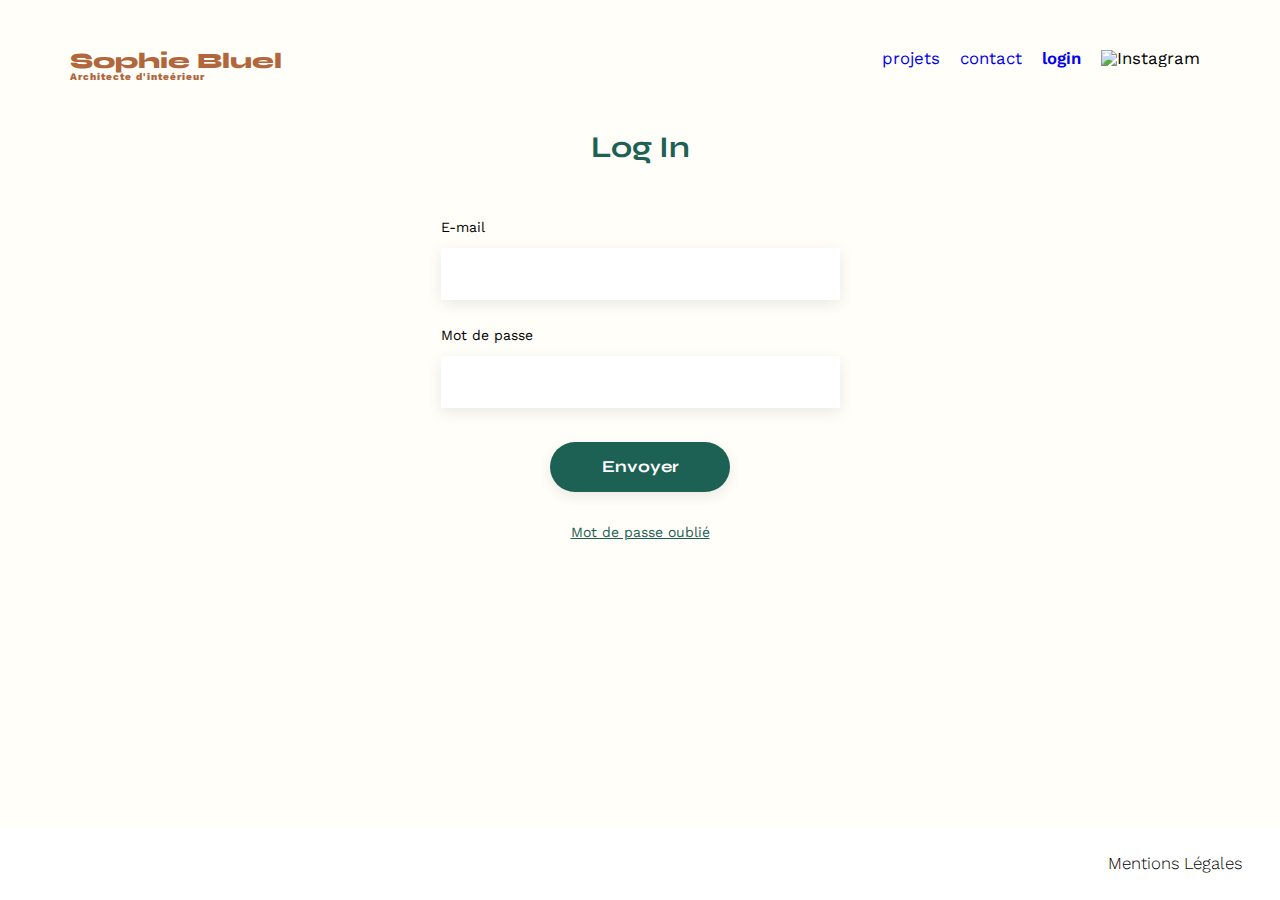
==== FrontEnd/login.html @ a42c5d2f "feat(files): add login.html page" ====
<!DOCTYPE html>
<html lang="fr">

<head>
    <meta charset="UTF-8">
    <title>Sophie Bluel - Architecte d'intérieur</title>
    <meta name="viewport" content="width=device-width, initial-scale=1.0">
    <link rel="preconnect" href="https://fonts.googleapis.com">
    <link rel="preconnect" href="https://fonts.gstatic.com" crossorigin>
    <link href="https://fonts.googleapis.com/css2?family=Syne:wght@700;800&family=Work+Sans&display=swap"
        rel="stylesheet">
    <meta name="description" content="">
    <link rel="stylesheet" href="./assets/style.css">

</head>

<body>
    <header>
        <h1>Sophie Bluel <span>Architecte d'inteérieur</span></h1>
        <nav>
            <ul>
                <li><a href="./index.html#portfolio">projets</a></li>
                <li><a href="./index.html#contact">contact</a></li>
                <li><a class="bold" href="./login.html">login</a></li>
                <li><img src="./assets/icons/instagram.png" alt="Instagram"></li>
            </ul>
        </nav>
    </header>
    <main>
        <section id="login">
            <h2>Log In</h2>
            <form action="#" method="post">
                <label for="email">E-mail</label>
                <input type="email" name="email" id="email">
                <label for="password">Mot de passe</label>
                <input type ="password" name="password" id="paswword"></input>
                <input type="submit" value="Envoyer">
            </form>
            <p><a href="#">Mot de passe oublié</a></p>
        </section>
    </main>

    <footer id="footer-login">
        <nav>
            <ul>
                <li>Mentions Légales</li>
            </ul>
        </nav>
    </footer>
</body>

</html>
---- FrontEnd/assets/style.css ----
/* http://meyerweb.com/eric/tools/css/reset/
   v2.0 | 20110126
   License: none (public domain)
*/

html, body, div, span, applet, object, iframe,
h1, h2, h3, h4, h5, h6, p, blockquote, pre,
a, abbr, acronym, address, big, cite, code,
del, dfn, em, img, ins, kbd, q, s, samp,
small, strike, strong, sub, sup, tt, var,
b, u, i, center,
dl, dt, dd, ol, ul, li,
fieldset, form, label, legend,
table, caption, tbody, tfoot, thead, tr, th, td,
article, aside, canvas, details, embed,
figure, figcaption, footer, header, hgroup,
menu, nav, output, ruby, section, summary,
time, mark, audio, video, button {
	margin: 0;
	padding: 0;
	border: 0;
	font-size: 100%;
	font: inherit;
	vertical-align: baseline;
}

html {
	background-color: #FFFEF8;
	left: 0;
}

#html-login {
	height: 100vh;
	position: relative;
}


/* HTML5 display-role reset for older browsers */
article, aside, details, figcaption, figure,
footer, header, hgroup, menu, nav, section {
	display: block;
}
body {
	line-height: 1;
	width: 100%;
}
ol, ul {
	list-style: none;
}
blockquote, q {
	quotes: none;
}
blockquote:before, blockquote:after,
q:before, q:after {
	content: '';
	content: none;
}
table {
	border-collapse: collapse;
	border-spacing: 0;
}
/** end reset css**/
body {
	max-width: 1140px;
	margin: auto;
	font-family: 'Work Sans' ;
	font-size: 14px;
}
header {
	display: flex;
	justify-content: space-between;
	margin: 50px 0
}
section {
	margin: 50px 0
}

h1{
	display: flex;
	flex-direction: column;
	font-family: 'Syne';
	font-size: 22px;
	font-weight: 800;
	color: #B1663C
}

h1 > span {
	font-family: 'Work Sans';
	font-size:10px;
	letter-spacing: 0.1em;
;
}

h2{
	font-family: 'Syne';
	font-weight: 700;
	font-size: 30px;
	color: #1D6154
}
nav ul {
	display: flex;
	align-items: center;
	list-style-type: none;

}
nav li {
	padding: 0 10px;
	font-size: 1.2em;
}

nav li a {
	text-decoration: none;
}

.bold {
	font-weight: 600;
}

nav li a:visited {
	color: black;
}

nav li a:hover {
	color: #B1663C;
}
#introduction {
	display: flex;
	align-items: center;
}
#introduction figure {
	flex: 1
}
#introduction img {
	display: block;
	margin: auto;
	width: 80%;
}

#introduction article {
	flex: 1
}
#introduction h2 {
	margin-bottom: 1em;
}

#introduction p {
	margin-bottom: 0.5em;
}
#portfolio h2 {
	text-align: center;
	margin-bottom: 1em;
}

.filters{
	display: flex;
	justify-content: center;
	margin: 3em;
}

.filters .btn {
	font-family: 'Syne';
	font-weight: 700;
	font-size: 16px;
	padding: 0.6em 1.2em;
	color: #1D6154;
	background-color: #FFFEF8;
	border: 1px solid #1D6154;
	border-radius: 60px;
	cursor: pointer;
	text-align: center;
	margin: 0 0.4em;
}

.filters .btn.active {
	color: white;
	background-color: #1D6154;
}

.gallery {
	width: 100%;
	display: grid;
	grid-template-columns: 1fr 1fr 1fr;
	grid-column-gap: 20px;
	grid-row-gap: 20px;
}

.gallery img {
	width: 100%;

}
#contact {
	width: 50%;
margin: auto;
}

#login {
	width: 35%;
	margin: auto;
}

#contact > *, #login > * {
	text-align: center;

}
#contact h2, #login h2{
	margin-bottom: 20px;
}
#contact form, #login form {
	text-align: left;
	margin-top:30px;
	display: flex;
	flex-direction: column;
}

#contact input, #login input {
	height: 50px;
	font-size: 1.2em;
	border: none;
	box-shadow: 0px 4px 14px rgba(0, 0, 0, 0.09);
}
#contact label, #login label {
	margin: 2em 0 1em 0;
}
#contact textarea {
	border: none;
	box-shadow: 0px 4px 14px rgba(0, 0, 0, 0.09);
}

input[type="submit"]{
	font-family: 'Syne';
	font-weight: 700;
	color: white;
	background-color: #1D6154;
	margin : 2em auto ;
	width: 180px;
	text-align: center;
	border-radius: 60px ;
}

#login a {
	color: #1D6154;
}

footer {
	position: absolute;
	left: 0;
	right: 0;
	background-color: white;
	width: 100%;
}

footer nav ul {
	display: flex;
	justify-content: flex-end;
	margin: 2em
}

footer nav ul li {
	font-weight: 300;
}

#footer-login {
	bottom: 0;
}
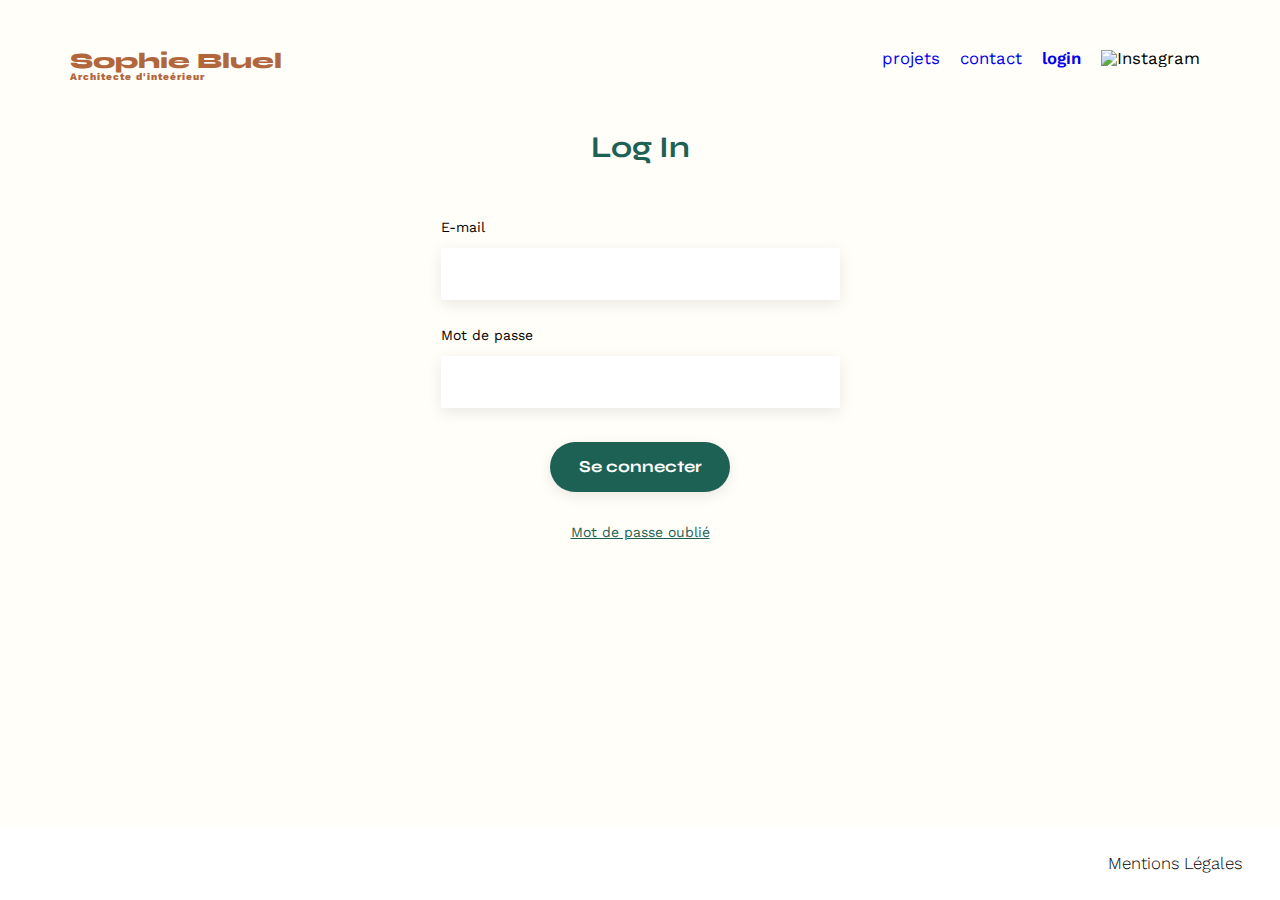
==== commit 70b795b9: "feat(login): add authentification through API call" ====
--- a/FrontEnd/login.html
+++ b/FrontEnd/login.html
@@ -29,12 +29,13 @@
     <main>
         <section id="login">
             <h2>Log In</h2>
-            <form action="#" method="post">
+            <form action="/index.html">
+                <p id="message"></p>
                 <label for="email">E-mail</label>
-                <input type="email" name="email" id="email">
+                <input type="email" name="email" id="email" required="required">
                 <label for="password">Mot de passe</label>
-                <input type ="password" name="password" id="paswword"></input>
-                <input type="submit" value="Envoyer">
+                <input type="password" name="password" id="password" required="required"></input>
+                <input id="login-submit" type="submit" value="Se connecter">
             </form>
             <p><a href="#">Mot de passe oublié</a></p>
         </section>
@@ -47,6 +48,8 @@
             </ul>
         </nav>
     </footer>
+    <script type="module" src="./JS/login.js"></script>
+    
 </body>
 
 </html>--- a/FrontEnd/assets/style.css
+++ b/FrontEnd/assets/style.css
@@ -235,10 +235,16 @@
 	width: 180px;
 	text-align: center;
 	border-radius: 60px ;
+	cursor: pointer;
 }
 
 #login a {
 	color: #1D6154;
+}
+
+#login #message {
+	text-align: center;
+	color: red;
 }
 
 footer {
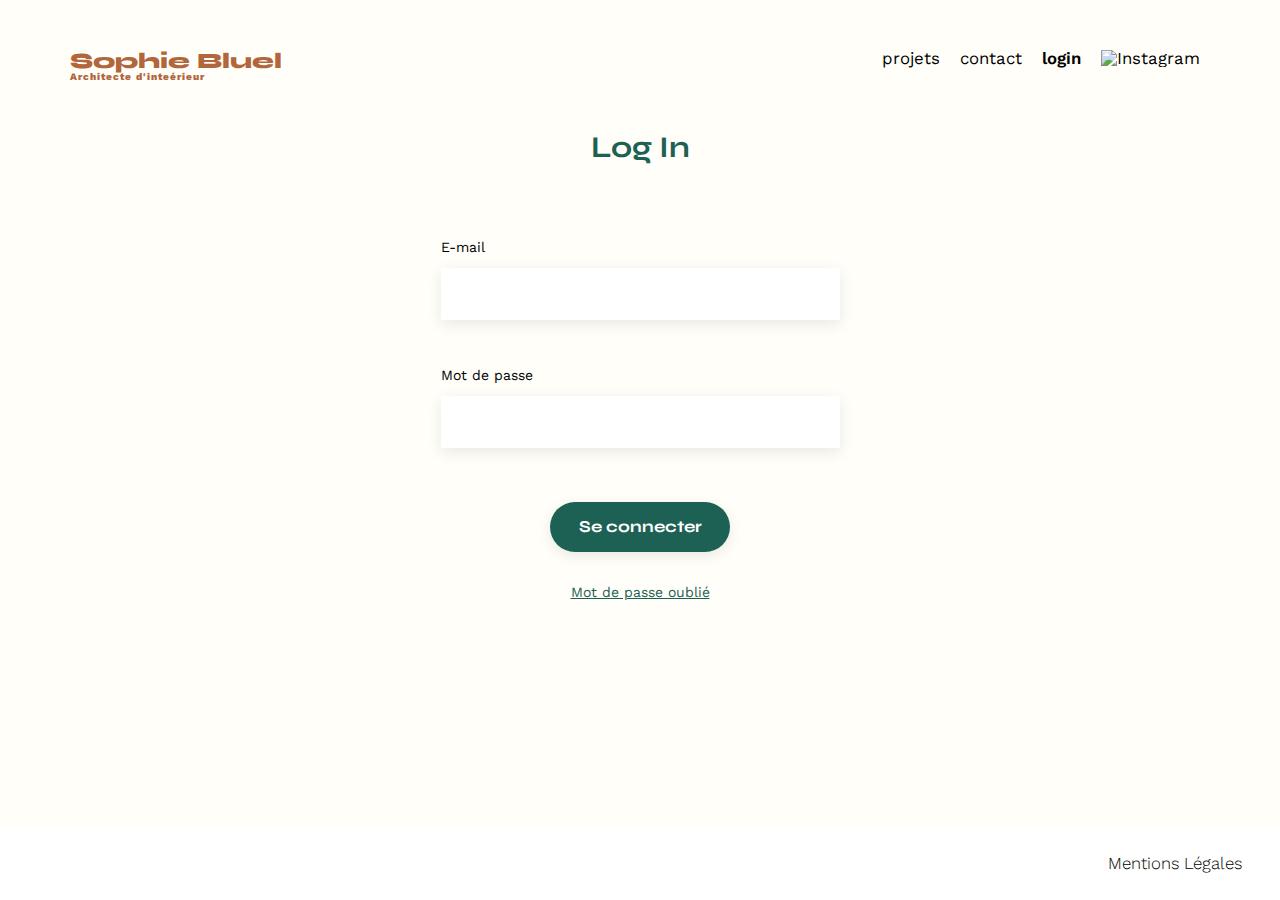
==== commit f1388f00: "feat(form validity): add functions to validate the forms" ====
--- a/FrontEnd/login.html
+++ b/FrontEnd/login.html
@@ -30,11 +30,13 @@
         <section id="login">
             <h2>Log In</h2>
             <form action="/index.html">
-                <p id="message"></p>
+                <p class="error-message" id="error-login"></p>
                 <label for="email">E-mail</label>
                 <input type="email" name="email" id="email" required="required">
+                <p class="error-message" id="email-error"></p>
                 <label for="password">Mot de passe</label>
                 <input type="password" name="password" id="password" required="required"></input>
+                <p class="error-message" id="password-error"></p>
                 <input id="login-submit" type="submit" value="Se connecter">
             </form>
             <p><a href="#">Mot de passe oublié</a></p>
--- a/FrontEnd/assets/style.css
+++ b/FrontEnd/assets/style.css
@@ -109,6 +109,7 @@
 }
 
 nav li a {
+	color: black;
 	text-decoration: none;
 }
 
@@ -123,6 +124,16 @@
 nav li a:hover {
 	color: #B1663C;
 }
+
+#login a {
+	color: #1D6154;
+}
+
+#login #message {
+	text-align: center;
+	color: red;
+}
+
 #introduction {
 	display: flex;
 	align-items: center;
@@ -188,6 +199,11 @@
 	width: 100%;
 
 }
+
+.modal {
+	display: none;
+}
+
 #contact {
 	width: 50%;
 margin: auto;
@@ -198,6 +214,11 @@
 	margin: auto;
 }
 
+.error-message {
+    color: red;
+    margin: 10px;
+}
+
 #contact > *, #login > * {
 	text-align: center;
 
@@ -205,20 +226,20 @@
 #contact h2, #login h2{
 	margin-bottom: 20px;
 }
-#contact form, #login form {
+#contact form, #login form, .wrapper-modal-addwork-content form {
 	text-align: left;
 	margin-top:30px;
 	display: flex;
 	flex-direction: column;
 }
 
-#contact input, #login input {
+#contact input, #login input, .wrapper-modal-content input, .wrapper-modal-addwork-content input,.wrapper-modal-addwork-content select {
 	height: 50px;
 	font-size: 1.2em;
 	border: none;
 	box-shadow: 0px 4px 14px rgba(0, 0, 0, 0.09);
 }
-#contact label, #login label {
+#contact label, #login label, .wrapper-modal-content label {
 	margin: 2em 0 1em 0;
 }
 #contact textarea {
@@ -238,15 +259,6 @@
 	cursor: pointer;
 }
 
-#login a {
-	color: #1D6154;
-}
-
-#login #message {
-	text-align: center;
-	color: red;
-}
-
 footer {
 	position: absolute;
 	left: 0;
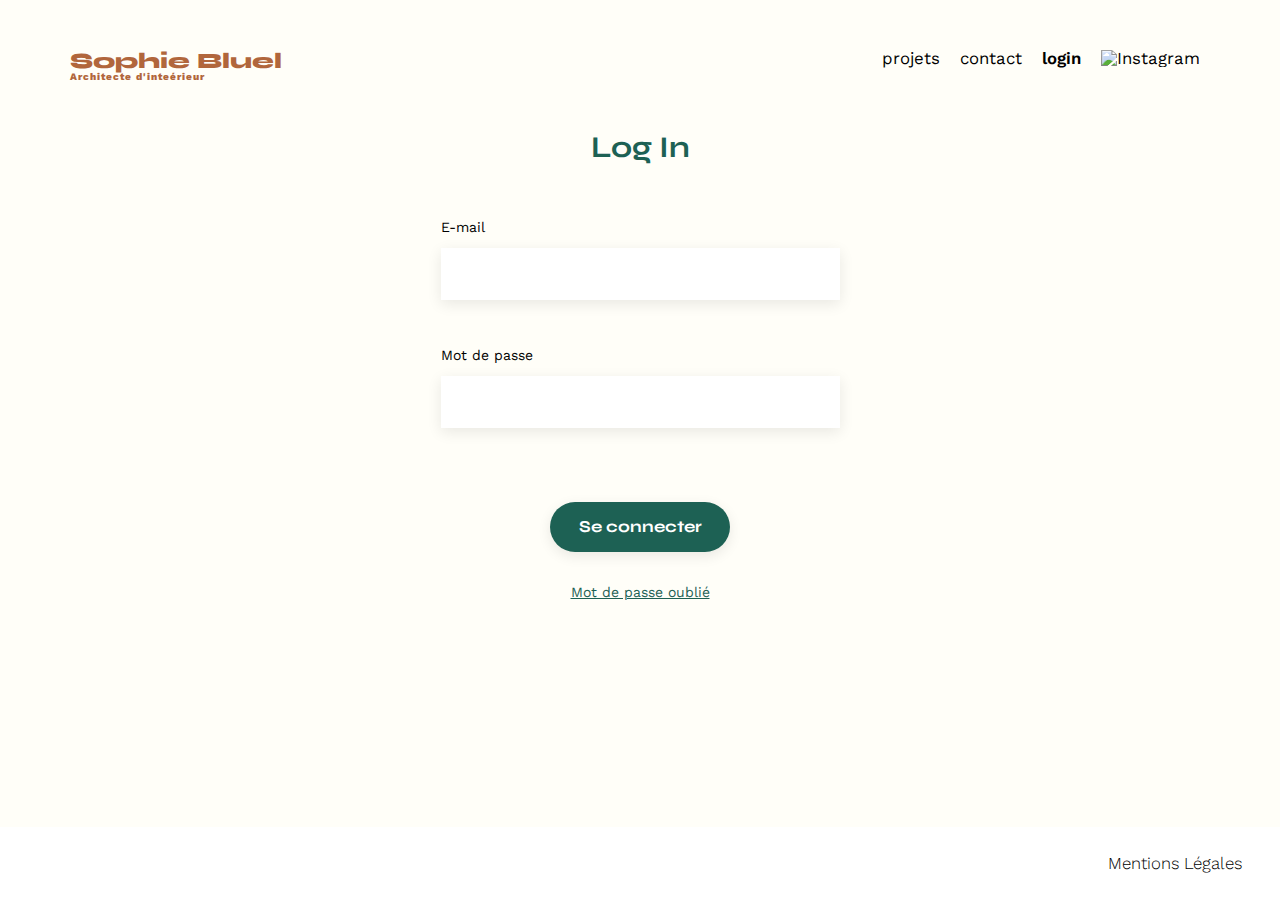
==== commit 41e9e696: "feat(addWork): add checkValidityImage()" ====
--- a/FrontEnd/login.html
+++ b/FrontEnd/login.html
@@ -30,14 +30,15 @@
         <section id="login">
             <h2>Log In</h2>
             <form action="/index.html">
-                <p class="error-message" id="error-login"></p>
                 <label for="email">E-mail</label>
                 <input type="email" name="email" id="email" required="required">
                 <p class="error-message" id="email-error"></p>
                 <label for="password">Mot de passe</label>
                 <input type="password" name="password" id="password" required="required"></input>
                 <p class="error-message" id="password-error"></p>
+                <p class="error-message" id="error-login"></p>
                 <input id="login-submit" type="submit" value="Se connecter">
+                
             </form>
             <p><a href="#">Mot de passe oublié</a></p>
         </section>
